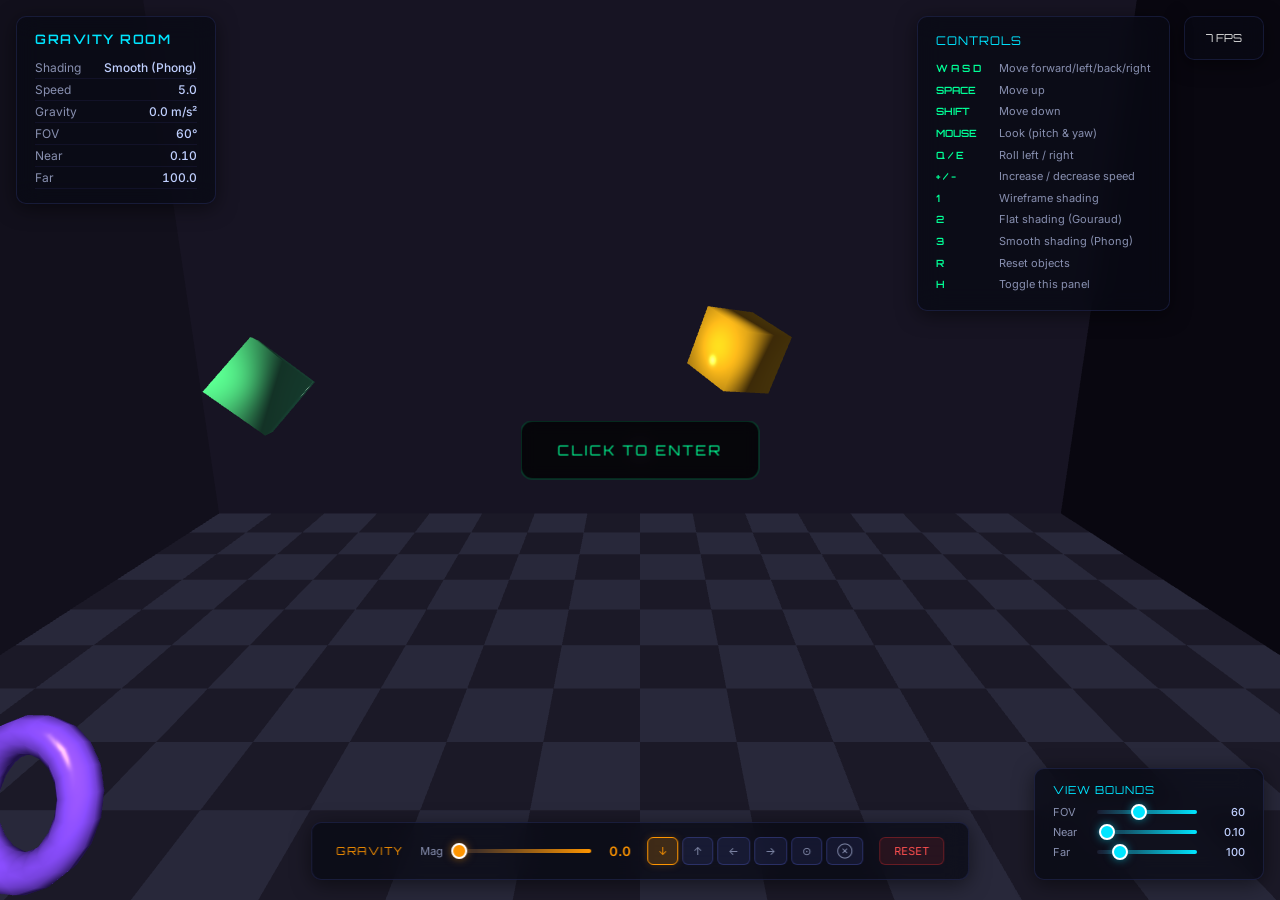
==== index.html @ a940131c "development of environment with gravity (currently incoherent)" ====
<!DOCTYPE html>
<html lang="en">
<head>
    <meta charset="utf-8">
    <meta name="viewport" content="width=device-width, initial-scale=1.0">
    <title>Gravity Distortion Room — CS 440 Virtual Worlds</title>
    <meta name="description" content="Interactive 3D gravity distortion room built with raw WebGL. Control gravity magnitude and direction to see objects float and fall in real-time.">
    <link rel="stylesheet" href="index.css">
</head>
<body>

<!-- ===== WebGL Canvas ===== -->
<canvas id="glcanvas"></canvas>

<!-- ===== Crosshair ===== -->
<div id="crosshair"></div>

<!-- ===== Click to Look Prompt ===== -->
<div id="click-prompt">CLICK TO ENTER</div>

<!-- ===== HUD: Status Info (top-left) ===== -->
<div id="hud-info" class="glass-panel">
    <div class="hud-title">GRAVITY ROOM</div>
    <div class="hud-row"><span class="hud-label">Shading</span><span class="hud-value" id="info-shading">Smooth (Phong)</span></div>
    <div class="hud-row"><span class="hud-label">Speed</span><span class="hud-value" id="info-speed">5.0</span></div>
    <div class="hud-row"><span class="hud-label">Gravity</span><span class="hud-value" id="info-gravity">0.0 m/s²</span></div>
    <div class="hud-row"><span class="hud-label">FOV</span><span class="hud-value" id="info-fov">60°</span></div>
    <div class="hud-row"><span class="hud-label">Near</span><span class="hud-value" id="info-near">0.10</span></div>
    <div class="hud-row"><span class="hud-label">Far</span><span class="hud-value" id="info-far">100.0</span></div>
</div>

<!-- ===== HUD: FPS (top-right) ===== -->
<div id="hud-fps" class="glass-panel">
    <span id="info-fps">0</span> FPS
</div>

<!-- ===== Help Panel ===== -->
<div id="help-panel" class="glass-panel">
    <div class="help-title">CONTROLS</div>
    <div class="help-row"><span class="help-key">W A S D</span><span class="help-desc">Move forward/left/back/right</span></div>
    <div class="help-row"><span class="help-key">SPACE</span><span class="help-desc">Move up</span></div>
    <div class="help-row"><span class="help-key">SHIFT</span><span class="help-desc">Move down</span></div>
    <div class="help-row"><span class="help-key">MOUSE</span><span class="help-desc">Look (pitch &amp; yaw)</span></div>
    <div class="help-row"><span class="help-key">Q / E</span><span class="help-desc">Roll left / right</span></div>
    <div class="help-row"><span class="help-key">+ / −</span><span class="help-desc">Increase / decrease speed</span></div>
    <div class="help-row"><span class="help-key">1</span><span class="help-desc">Wireframe shading</span></div>
    <div class="help-row"><span class="help-key">2</span><span class="help-desc">Flat shading (Gouraud)</span></div>
    <div class="help-row"><span class="help-key">3</span><span class="help-desc">Smooth shading (Phong)</span></div>
    <div class="help-row"><span class="help-key">R</span><span class="help-desc">Reset objects</span></div>
    <div class="help-row"><span class="help-key">H</span><span class="help-desc">Toggle this panel</span></div>
</div>

<!-- ===== Gravity Control Panel (bottom center) ===== -->
<div id="gravity-panel" class="glass-panel">
    <div class="panel-title">GRAVITY</div>
    <div class="gravity-slider-wrap">
        <label>Mag</label>
        <input type="range" id="gravity-slider" min="0" max="20" step="0.5" value="0">
        <span class="grav-val" id="gravity-value">0.0</span>
    </div>
    <div class="dir-buttons">
        <button class="dir-btn active" data-gravity-dir="0,-1,0" title="Down">↓</button>
        <button class="dir-btn" data-gravity-dir="0,1,0" title="Up">↑</button>
        <button class="dir-btn" data-gravity-dir="-1,0,0" title="Left">←</button>
        <button class="dir-btn" data-gravity-dir="1,0,0" title="Right">→</button>
        <button class="dir-btn" data-gravity-dir="0,0,-1" title="Forward">⊙</button>
        <button class="dir-btn" data-gravity-dir="0,0,1" title="Backward">⊗</button>
    </div>
    <button class="reset-btn" id="reset-btn">RESET</button>
</div>

<!-- ===== View Controls Panel (bottom right) ===== -->
<div id="view-panel" class="glass-panel">
    <div class="panel-title">VIEW BOUNDS</div>
    <div class="view-row">
        <span class="view-label">FOV</span>
        <input type="range" id="fov-slider" min="20" max="120" step="1" value="60">
        <span class="view-val" id="fov-val">60</span>
    </div>
    <div class="view-row">
        <span class="view-label">Near</span>
        <input type="range" id="near-slider" min="0.01" max="5" step="0.01" value="0.1">
        <span class="view-val" id="near-val">0.10</span>
    </div>
    <div class="view-row">
        <span class="view-label">Far</span>
        <input type="range" id="far-slider" min="10" max="500" step="5" value="100">
        <span class="view-val" id="far-val">100</span>
    </div>
</div>

<!-- ===== VERTEX SHADER ===== -->
<script id="vertex-shader" type="x-shader/x-vertex">
attribute vec3 aPosition;
attribute vec3 aNormal;
attribute vec3 aColor;

uniform mat4 uModelMatrix;
uniform mat4 uViewMatrix;
uniform mat4 uProjectionMatrix;
uniform mat3 uNormalMatrix;

varying vec3 vWorldPosition;
varying vec3 vWorldNormal;
varying vec3 vColor;

void main() {
    vec4 worldPos = uModelMatrix * vec4(aPosition, 1.0);
    vWorldPosition = worldPos.xyz;
    vWorldNormal = normalize(uNormalMatrix * aNormal);
    vColor = aColor;
    gl_Position = uProjectionMatrix * uViewMatrix * worldPos;
}
</script>

<!-- ===== FRAGMENT SHADER ===== -->
<script id="fragment-shader" type="x-shader/x-fragment">
precision mediump float;

varying vec3 vWorldPosition;
varying vec3 vWorldNormal;
varying vec3 vColor;

uniform vec3 uLightDirection;
uniform vec3 uLightColor;
uniform vec3 uAmbientColor;
uniform vec3 uCameraPosition;
uniform float uSpecularStrength;
uniform float uShininess;
uniform int uRenderMode;       // 0 = solid color (wireframe), 1 = lit
uniform vec3 uSolidColor;

void main() {
    if (uRenderMode == 0) {
        gl_FragColor = vec4(uSolidColor, 1.0);
        return;
    }

    vec3 N = normalize(vWorldNormal);
    vec3 L = normalize(uLightDirection);

    // Ambient
    vec3 ambient = uAmbientColor * vColor;

    // Diffuse (Lambert)
    float NdotL = max(dot(N, L), 0.0);
    vec3 diffuse = NdotL * uLightColor * vColor;

    // Specular (Phong reflection)
    vec3 V = normalize(uCameraPosition - vWorldPosition);
    vec3 R = reflect(-L, N);
    float spec = pow(max(dot(V, R), 0.0), uShininess);
    vec3 specular = uSpecularStrength * spec * uLightColor;

    // Add slight fill light from below for more depth
    vec3 fillDir = normalize(vec3(-0.2, -0.5, -0.3));
    float fillDiff = max(dot(N, fillDir), 0.0) * 0.15;
    vec3 fill = fillDiff * vec3(0.3, 0.4, 0.6) * vColor;

    vec3 result = ambient + diffuse + specular + fill;
    gl_FragColor = vec4(result, 1.0);
}
</script>

<!-- ===== JavaScript (raw WebGL, no frameworks) ===== -->
<script src="common.js"></script>
<script src="webgl-utils.js"></script>
<script src="initShaders.js"></script>
<script src="geometry.js"></script>
<script src="camera.js"></script>
<script src="physics.js"></script>
<script src="renderer.js"></script>
<script src="app.js"></script>

</body>
</html>
---- index.css ----
/* ============================================================
   INDEX.CSS — Gravity Distortion Room | Dark Futuristic Theme
   ============================================================ */
@import url('https://fonts.googleapis.com/css2?family=Inter:wght@300;400;500;600;700&family=Orbitron:wght@400;600;700&display=swap');

* { margin: 0; padding: 0; box-sizing: border-box; }

body {
    overflow: hidden;
    background: #000;
    font-family: 'Inter', sans-serif;
    color: #e0e0e0;
}

canvas#glcanvas {
    display: block;
    width: 100vw;
    height: 100vh;
    cursor: crosshair;
}

/* ---- Click-to-look prompt ---- */
#click-prompt {
    position: fixed;
    top: 50%; left: 50%;
    transform: translate(-50%, -50%);
    background: rgba(0, 0, 0, 0.7);
    backdrop-filter: blur(8px);
    border: 1px solid rgba(0, 255, 150, 0.3);
    border-radius: 12px;
    padding: 20px 36px;
    text-align: center;
    font-family: 'Orbitron', sans-serif;
    font-size: 14px;
    color: #00ff96;
    letter-spacing: 2px;
    pointer-events: none;
    animation: pulse 2s ease-in-out infinite;
    z-index: 100;
    transition: opacity 0.4s ease, visibility 0.4s ease;
    opacity: 1;
    visibility: visible;
}
#click-prompt.hidden {
    opacity: 0;
    visibility: hidden;
    pointer-events: none;
    animation: none;
}

@keyframes pulse {
    0%, 100% { opacity: 0.7; transform: translate(-50%, -50%) scale(1); }
    50% { opacity: 1; transform: translate(-50%, -50%) scale(1.03); }
}

/* ---- Glassmorphism Panel Base ---- */
.glass-panel {
    background: rgba(8, 10, 20, 0.75);
    backdrop-filter: blur(12px);
    -webkit-backdrop-filter: blur(12px);
    border: 1px solid rgba(100, 120, 255, 0.15);
    border-radius: 10px;
    padding: 14px 18px;
    box-shadow: 0 4px 20px rgba(0, 0, 0, 0.5);
}

/* ---- HUD: Top-Left Info ---- */
#hud-info {
    position: fixed;
    top: 16px; left: 16px;
    min-width: 200px;
    z-index: 10;
    font-size: 12px;
}
#hud-info .hud-title {
    font-family: 'Orbitron', sans-serif;
    font-size: 13px;
    font-weight: 600;
    color: #00e5ff;
    margin-bottom: 10px;
    letter-spacing: 1.5px;
}
#hud-info .hud-row {
    display: flex;
    justify-content: space-between;
    padding: 3px 0;
    border-bottom: 1px solid rgba(100, 120, 255, 0.08);
}
#hud-info .hud-label { color: #8890b0; }
#hud-info .hud-value { color: #c0d0ff; font-weight: 500; font-variant-numeric: tabular-nums; }

/* ---- HUD: Top-Right FPS ---- */
#hud-fps {
    position: fixed;
    top: 16px; right: 16px;
    z-index: 10;
    font-family: 'Orbitron', sans-serif;
    font-size: 11px;
    min-width: 80px;
    text-align: center;
}

/* ---- Gravity Control Panel ---- */
#gravity-panel {
    position: fixed;
    bottom: 20px;
    left: 50%;
    transform: translateX(-50%);
    z-index: 10;
    display: flex;
    align-items: center;
    gap: 16px;
    padding: 14px 24px;
}
#gravity-panel .panel-title {
    font-family: 'Orbitron', sans-serif;
    font-size: 11px;
    color: #ff9500;
    letter-spacing: 1.5px;
    white-space: nowrap;
}

/* Gravity slider */
.gravity-slider-wrap {
    display: flex;
    align-items: center;
    gap: 8px;
}
.gravity-slider-wrap label {
    font-size: 11px;
    color: #8890b0;
    white-space: nowrap;
}
.gravity-slider-wrap .grav-val {
    font-size: 13px;
    color: #ff9500;
    font-weight: 600;
    min-width: 32px;
    text-align: right;
}

input[type="range"] {
    -webkit-appearance: none;
    appearance: none;
    width: 140px;
    height: 4px;
    border-radius: 2px;
    background: linear-gradient(90deg, #1a1c30, #ff9500);
    outline: none;
}
input[type="range"]::-webkit-slider-thumb {
    -webkit-appearance: none;
    width: 16px; height: 16px;
    border-radius: 50%;
    background: #ff9500;
    border: 2px solid #fff;
    cursor: pointer;
    box-shadow: 0 0 8px rgba(255, 149, 0, 0.5);
}

/* Direction buttons */
.dir-buttons {
    display: flex;
    gap: 4px;
}
.dir-btn {
    background: rgba(100, 120, 255, 0.1);
    border: 1px solid rgba(100, 120, 255, 0.25);
    color: #8890b0;
    font-family: 'Inter', sans-serif;
    font-size: 11px;
    padding: 6px 10px;
    border-radius: 6px;
    cursor: pointer;
    transition: all 0.2s;
}
.dir-btn:hover {
    background: rgba(100, 120, 255, 0.25);
    color: #c0d0ff;
    border-color: rgba(100, 120, 255, 0.5);
}
.dir-btn.active {
    background: rgba(255, 149, 0, 0.2);
    border-color: #ff9500;
    color: #ff9500;
    box-shadow: 0 0 8px rgba(255, 149, 0, 0.2);
}

/* Reset button */
.reset-btn {
    background: rgba(255, 50, 50, 0.1);
    border: 1px solid rgba(255, 50, 50, 0.3);
    color: #ff5050;
    font-family: 'Inter', sans-serif;
    font-size: 11px;
    padding: 6px 14px;
    border-radius: 6px;
    cursor: pointer;
    transition: all 0.2s;
}
.reset-btn:hover {
    background: rgba(255, 50, 50, 0.25);
    border-color: #ff5050;
    box-shadow: 0 0 8px rgba(255, 50, 50, 0.3);
}

/* ---- Help Panel ---- */
#help-panel {
    position: fixed;
    top: 16px; right: 110px;
    z-index: 10;
    max-width: 280px;
    font-size: 11px;
    line-height: 1.6;
}
#help-panel .help-title {
    font-family: 'Orbitron', sans-serif;
    font-size: 12px;
    color: #00e5ff;
    margin-bottom: 8px;
    letter-spacing: 1px;
}
#help-panel .help-row {
    display: flex;
    gap: 8px;
    padding: 2px 0;
}
#help-panel .help-key {
    min-width: 55px;
    color: #00ff96;
    font-weight: 600;
    font-family: 'Orbitron', sans-serif;
    font-size: 10px;
}
#help-panel .help-desc { color: #8890b0; }

/* ---- View Controls Panel ---- */
#view-panel {
    position: fixed;
    bottom: 20px; right: 16px;
    z-index: 10;
    font-size: 11px;
}
#view-panel .panel-title {
    font-family: 'Orbitron', sans-serif;
    font-size: 11px;
    color: #00e5ff;
    letter-spacing: 1px;
    margin-bottom: 8px;
}
#view-panel .view-row {
    display: flex;
    align-items: center;
    gap: 8px;
    margin-bottom: 6px;
}
#view-panel .view-label {
    min-width: 36px;
    color: #8890b0;
}
#view-panel .view-val {
    min-width: 40px;
    text-align: right;
    color: #c0d0ff;
    font-weight: 500;
}
#view-panel input[type="range"] {
    width: 100px;
    background: linear-gradient(90deg, #1a1c30, #00e5ff);
}
#view-panel input[type="range"]::-webkit-slider-thumb {
    background: #00e5ff;
    box-shadow: 0 0 8px rgba(0, 229, 255, 0.5);
}

/* ---- Crosshair ---- */
#crosshair {
    position: fixed;
    top: 50%; left: 50%;
    transform: translate(-50%, -50%);
    width: 20px; height: 20px;
    pointer-events: none;
    z-index: 50;
}
#crosshair::before, #crosshair::after {
    content: '';
    position: absolute;
    background: rgba(255, 255, 255, 0.35);
}
#crosshair::before {
    width: 2px; height: 20px;
    top: 0; left: 50%;
    transform: translateX(-50%);
}
#crosshair::after {
    width: 20px; height: 2px;
    left: 0; top: 50%;
    transform: translateY(-50%);
}
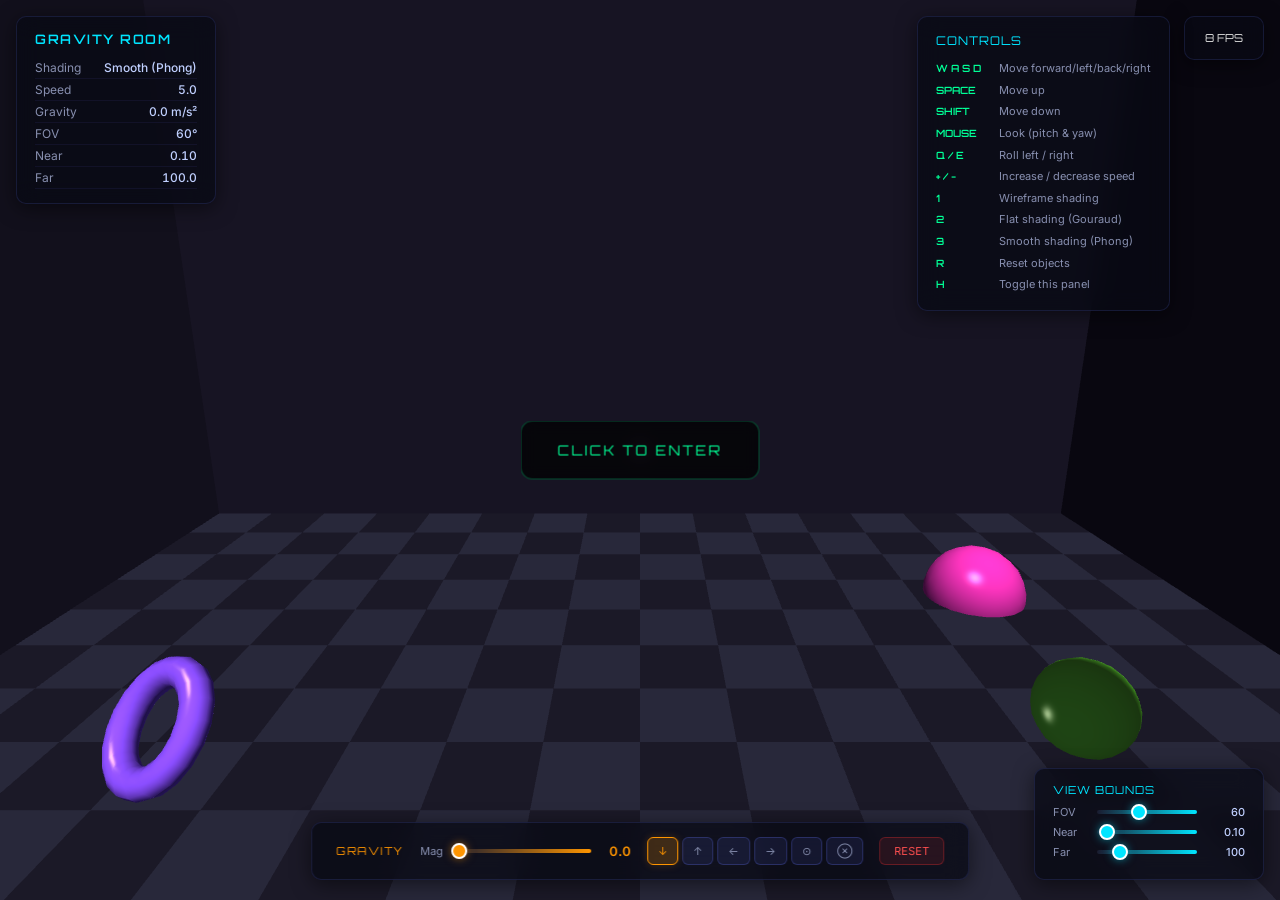
==== commit d350cea5: "Remove unused models and tidy app.js Delete large unused .ply and mesh assets to reduce repository s" ====
--- a/index.html
+++ b/index.html
@@ -9,16 +9,16 @@
 </head>
 <body>
 
-<!-- ===== WebGL Canvas ===== -->
+<!--  WebGL Canvas  -->
 <canvas id="glcanvas"></canvas>
 
-<!-- ===== Crosshair ===== -->
+<!-- Crosshair -->
 <div id="crosshair"></div>
 
-<!-- ===== Click to Look Prompt ===== -->
+<!-- Click to Look Prompt -->
 <div id="click-prompt">CLICK TO ENTER</div>
 
-<!-- ===== HUD: Status Info (top-left) ===== -->
+<!-- Status Info (top-left) -->
 <div id="hud-info" class="glass-panel">
     <div class="hud-title">GRAVITY ROOM</div>
     <div class="hud-row"><span class="hud-label">Shading</span><span class="hud-value" id="info-shading">Smooth (Phong)</span></div>
@@ -29,12 +29,12 @@
     <div class="hud-row"><span class="hud-label">Far</span><span class="hud-value" id="info-far">100.0</span></div>
 </div>
 
-<!-- ===== HUD: FPS (top-right) ===== -->
+<!-- FPS (top-right) -->
 <div id="hud-fps" class="glass-panel">
     <span id="info-fps">0</span> FPS
 </div>
 
-<!-- ===== Help Panel ===== -->
+<!-- Help Panel -->
 <div id="help-panel" class="glass-panel">
     <div class="help-title">CONTROLS</div>
     <div class="help-row"><span class="help-key">W A S D</span><span class="help-desc">Move forward/left/back/right</span></div>
@@ -50,7 +50,7 @@
     <div class="help-row"><span class="help-key">H</span><span class="help-desc">Toggle this panel</span></div>
 </div>
 
-<!-- ===== Gravity Control Panel (bottom center) ===== -->
+<!-- Gravity Control Panel(bottom center) -->
 <div id="gravity-panel" class="glass-panel">
     <div class="panel-title">GRAVITY</div>
     <div class="gravity-slider-wrap">
@@ -69,7 +69,7 @@
     <button class="reset-btn" id="reset-btn">RESET</button>
 </div>
 
-<!-- ===== View Controls Panel (bottom right) ===== -->
+<!-- View Controls Panel (bottom right) -->
 <div id="view-panel" class="glass-panel">
     <div class="panel-title">VIEW BOUNDS</div>
     <div class="view-row">
@@ -89,7 +89,7 @@
     </div>
 </div>
 
-<!-- ===== VERTEX SHADER ===== -->
+<!-- VERTEX SHADER -->
 <script id="vertex-shader" type="x-shader/x-vertex">
 attribute vec3 aPosition;
 attribute vec3 aNormal;
@@ -113,7 +113,7 @@
 }
 </script>
 
-<!-- ===== FRAGMENT SHADER ===== -->
+<!-- FRAGMENT SHADER -->
 <script id="fragment-shader" type="x-shader/x-fragment">
 precision mediump float;
 
@@ -162,7 +162,6 @@
 }
 </script>
 
-<!-- ===== JavaScript (raw WebGL, no frameworks) ===== -->
 <script src="common.js"></script>
 <script src="webgl-utils.js"></script>
 <script src="initShaders.js"></script>
--- a/index.css
+++ b/index.css
@@ -1,6 +1,3 @@
-/* ============================================================
-   INDEX.CSS — Gravity Distortion Room | Dark Futuristic Theme
-   ============================================================ */
 @import url('https://fonts.googleapis.com/css2?family=Inter:wght@300;400;500;600;700&family=Orbitron:wght@400;600;700&display=swap');
 
 * { margin: 0; padding: 0; box-sizing: border-box; }
@@ -19,7 +16,7 @@
     cursor: crosshair;
 }
 
-/* ---- Click-to-look prompt ---- */
+/*Click-to-look prompt*/
 #click-prompt {
     position: fixed;
     top: 50%; left: 50%;
@@ -53,7 +50,7 @@
     50% { opacity: 1; transform: translate(-50%, -50%) scale(1.03); }
 }
 
-/* ---- Glassmorphism Panel Base ---- */
+/*Glassmorphism Panel Base*/
 .glass-panel {
     background: rgba(8, 10, 20, 0.75);
     backdrop-filter: blur(12px);
@@ -64,7 +61,7 @@
     box-shadow: 0 4px 20px rgba(0, 0, 0, 0.5);
 }
 
-/* ---- HUD: Top-Left Info ---- */
+/*Top-Left Info */
 #hud-info {
     position: fixed;
     top: 16px; left: 16px;
@@ -89,7 +86,7 @@
 #hud-info .hud-label { color: #8890b0; }
 #hud-info .hud-value { color: #c0d0ff; font-weight: 500; font-variant-numeric: tabular-nums; }
 
-/* ---- HUD: Top-Right FPS ---- */
+/*Top-Right FPS*/
 #hud-fps {
     position: fixed;
     top: 16px; right: 16px;
@@ -100,7 +97,7 @@
     text-align: center;
 }
 
-/* ---- Gravity Control Panel ---- */
+/*Gravity Control Panel*/
 #gravity-panel {
     position: fixed;
     bottom: 20px;
@@ -204,7 +201,7 @@
     box-shadow: 0 0 8px rgba(255, 50, 50, 0.3);
 }
 
-/* ---- Help Panel ---- */
+/*Help Panel*/
 #help-panel {
     position: fixed;
     top: 16px; right: 110px;
@@ -234,7 +231,7 @@
 }
 #help-panel .help-desc { color: #8890b0; }
 
-/* ---- View Controls Panel ---- */
+/*View Controls Panel*/
 #view-panel {
     position: fixed;
     bottom: 20px; right: 16px;
@@ -273,7 +270,7 @@
     box-shadow: 0 0 8px rgba(0, 229, 255, 0.5);
 }
 
-/* ---- Crosshair ---- */
+/*Crosshair*/
 #crosshair {
     position: fixed;
     top: 50%; left: 50%;
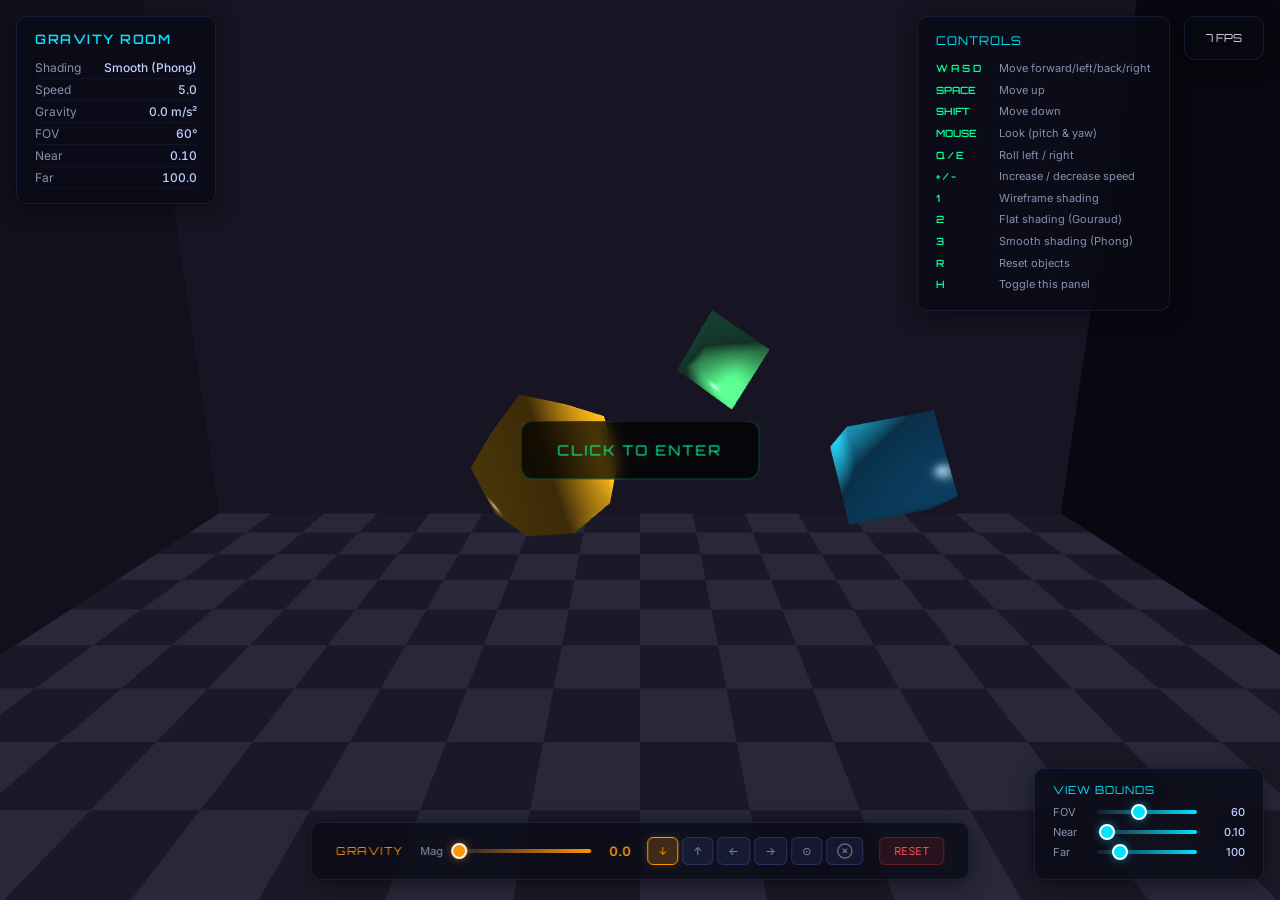
==== commit 51b0f138: "Replace procedural geometry with PLY loader Switch from built-in procedural meshes to loading extern" ====
--- a/index.html
+++ b/index.html
@@ -165,7 +165,8 @@
 <script src="common.js"></script>
 <script src="webgl-utils.js"></script>
 <script src="initShaders.js"></script>
-<script src="geometry.js"></script>
+<script src="room-geometry.js"></script>
+<script src="ply-loader.js"></script>
 <script src="camera.js"></script>
 <script src="physics.js"></script>
 <script src="renderer.js"></script>
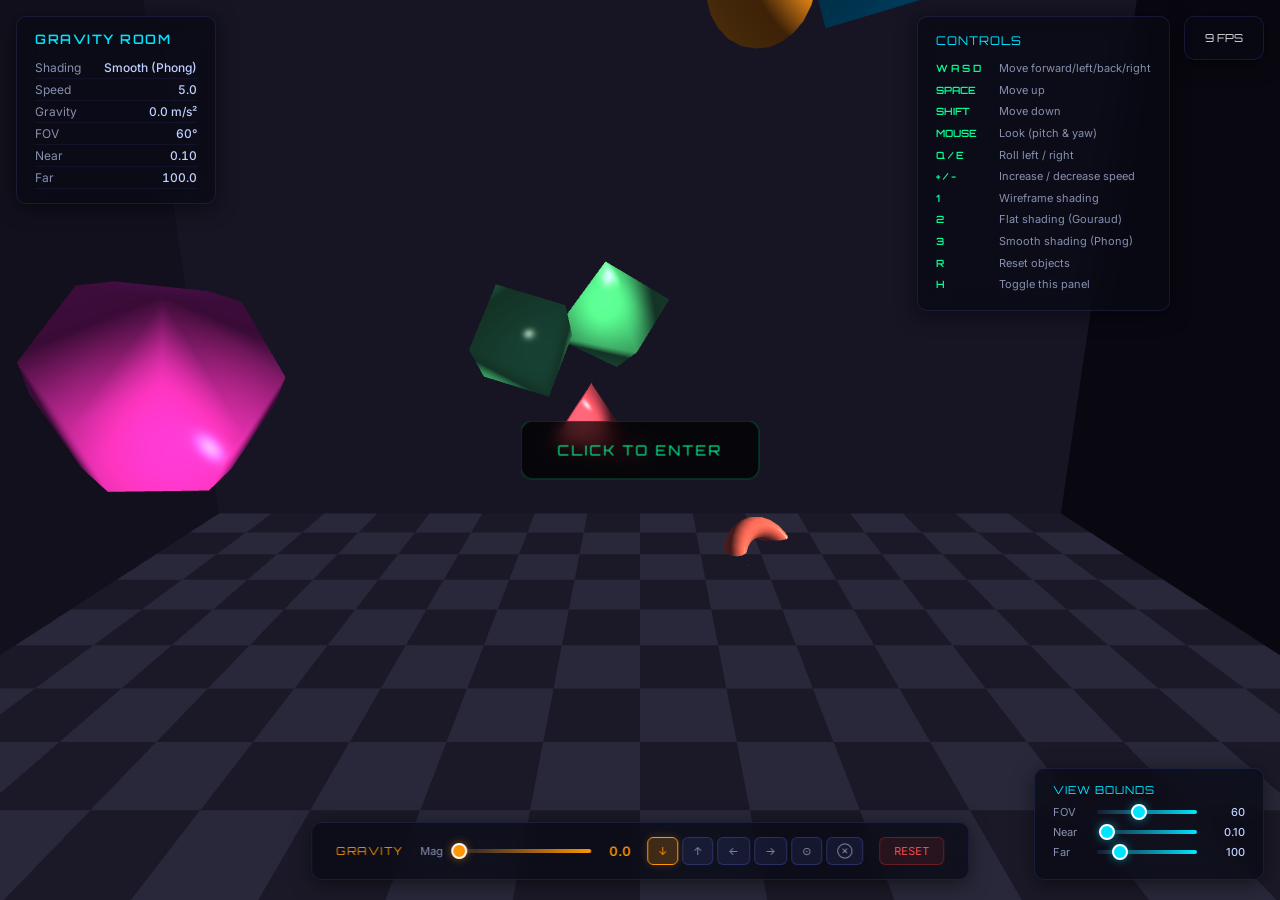
==== commit 5e74834f: "Add procedural geometry and integrate it Add a new geometry.js module providing procedural mesh gene" ====
--- a/index.html
+++ b/index.html
@@ -165,7 +165,7 @@
 <script src="common.js"></script>
 <script src="webgl-utils.js"></script>
 <script src="initShaders.js"></script>
-<script src="room-geometry.js"></script>
+<script src="geometry.js"></script>
 <script src="ply-loader.js"></script>
 <script src="camera.js"></script>
 <script src="physics.js"></script>
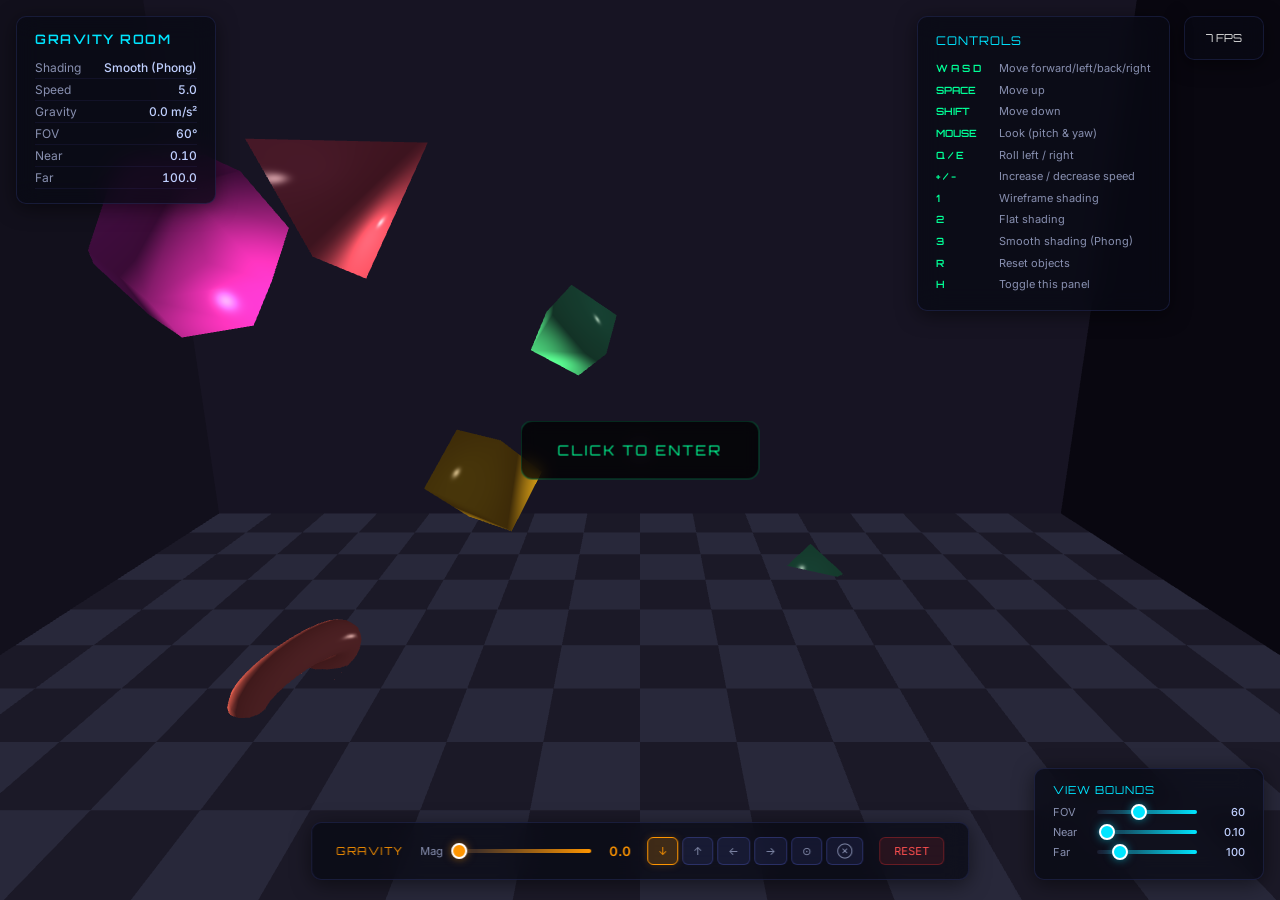
==== commit c5f10344: "addded flat shading & tested new collsion handling" ====
--- a/index.html
+++ b/index.html
@@ -44,7 +44,7 @@
     <div class="help-row"><span class="help-key">Q / E</span><span class="help-desc">Roll left / right</span></div>
     <div class="help-row"><span class="help-key">+ / −</span><span class="help-desc">Increase / decrease speed</span></div>
     <div class="help-row"><span class="help-key">1</span><span class="help-desc">Wireframe shading</span></div>
-    <div class="help-row"><span class="help-key">2</span><span class="help-desc">Flat shading (Gouraud)</span></div>
+    <div class="help-row"><span class="help-key">2</span><span class="help-desc">Flat shading</span></div>
     <div class="help-row"><span class="help-key">3</span><span class="help-desc">Smooth shading (Phong)</span></div>
     <div class="help-row"><span class="help-key">R</span><span class="help-desc">Reset objects</span></div>
     <div class="help-row"><span class="help-key">H</span><span class="help-desc">Toggle this panel</span></div>
@@ -127,7 +127,7 @@
 uniform vec3 uCameraPosition;
 uniform float uSpecularStrength;
 uniform float uShininess;
-uniform int uRenderMode;       // 0 = solid color (wireframe), 1 = lit
+uniform int uRenderMode;       // 0 = wireframe, 1 = flat, 2 = smooth (phong)
 uniform vec3 uSolidColor;
 
 void main() {
@@ -146,7 +146,12 @@
     float NdotL = max(dot(N, L), 0.0);
     vec3 diffuse = NdotL * uLightColor * vColor;
 
-    // Specular (Phong reflection)
+    if (uRenderMode == 1) { // True simplistic flat shading
+        gl_FragColor = vec4(ambient + diffuse, 1.0);
+        return;
+    }
+
+    // Specular (Phong reflection) for uRenderMode == 2
     vec3 V = normalize(uCameraPosition - vWorldPosition);
     vec3 R = reflect(-L, N);
     float spec = pow(max(dot(V, R), 0.0), uShininess);
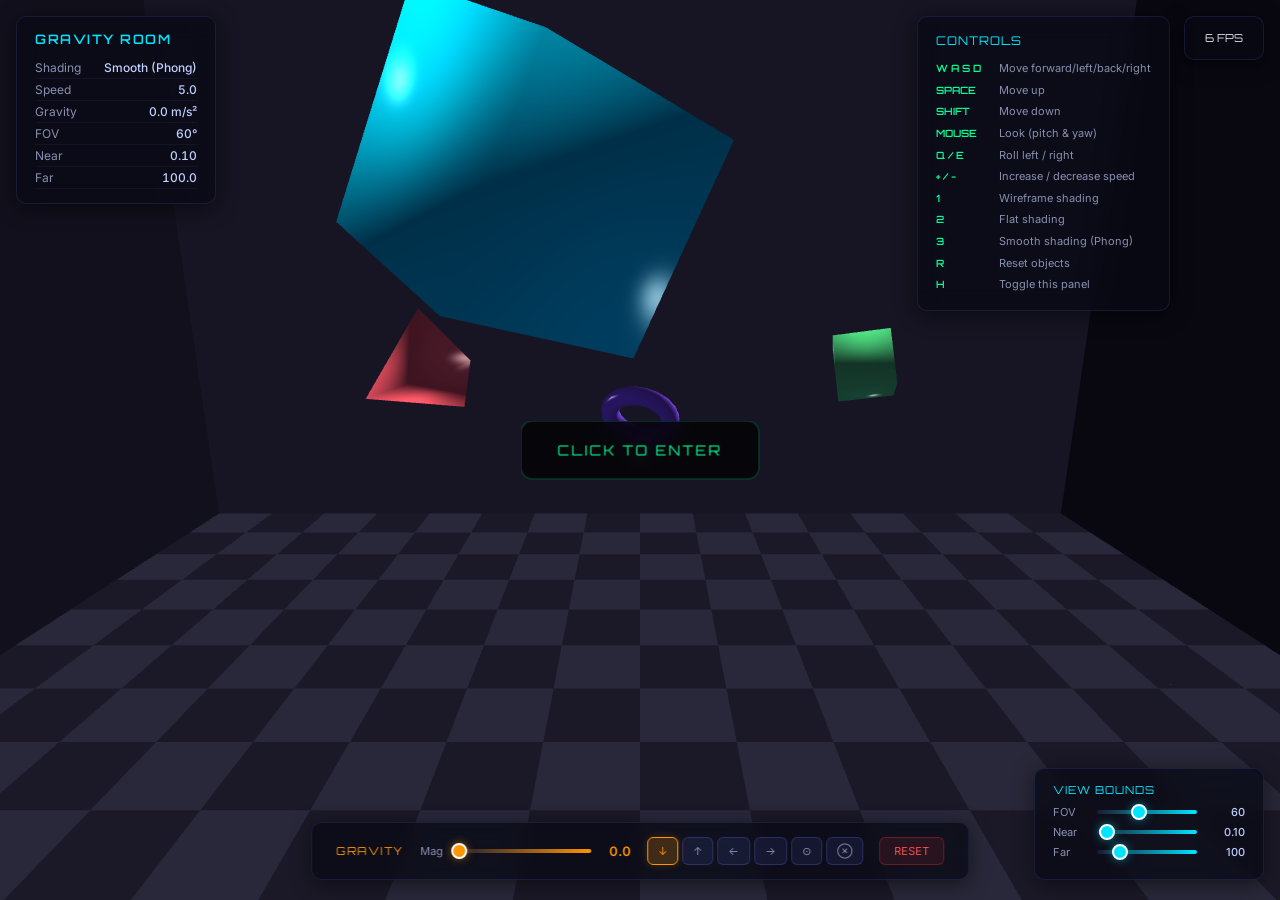
==== commit 61aa1dc5: "Add documentation, cleanup & minor physics tweaks Add clarifying comments and small cleanups across " ====
--- a/index.html
+++ b/index.html
@@ -9,16 +9,16 @@
 </head>
 <body>
 
-<!--  WebGL Canvas  -->
+<!-- WebGL canvas: the entire 3D scene is rendered here. -->
 <canvas id="glcanvas"></canvas>
 
-<!-- Crosshair -->
+<!-- Center crosshair for first-person aiming. -->
 <div id="crosshair"></div>
 
-<!-- Click to Look Prompt -->
+<!-- Pointer-lock prompt shown before the mouse becomes camera input. -->
 <div id="click-prompt">CLICK TO ENTER</div>
 
-<!-- Status Info (top-left) -->
+<!-- HUD: live renderer, camera, and physics state. -->
 <div id="hud-info" class="glass-panel">
     <div class="hud-title">GRAVITY ROOM</div>
     <div class="hud-row"><span class="hud-label">Shading</span><span class="hud-value" id="info-shading">Smooth (Phong)</span></div>
@@ -29,12 +29,12 @@
     <div class="hud-row"><span class="hud-label">Far</span><span class="hud-value" id="info-far">100.0</span></div>
 </div>
 
-<!-- FPS (top-right) -->
+<!-- FPS readout so performance changes are visible immediately. -->
 <div id="hud-fps" class="glass-panel">
     <span id="info-fps">0</span> FPS
 </div>
 
-<!-- Help Panel -->
+<!-- Help panel: maps keys to the camera and renderer actions in app.js. -->
 <div id="help-panel" class="glass-panel">
     <div class="help-title">CONTROLS</div>
     <div class="help-row"><span class="help-key">W A S D</span><span class="help-desc">Move forward/left/back/right</span></div>
@@ -50,7 +50,7 @@
     <div class="help-row"><span class="help-key">H</span><span class="help-desc">Toggle this panel</span></div>
 </div>
 
-<!-- Gravity Control Panel(bottom center) -->
+<!-- Gravity controls feed directly into the physics module. -->
 <div id="gravity-panel" class="glass-panel">
     <div class="panel-title">GRAVITY</div>
     <div class="gravity-slider-wrap">
@@ -69,7 +69,7 @@
     <button class="reset-btn" id="reset-btn">RESET</button>
 </div>
 
-<!-- View Controls Panel (bottom right) -->
+<!-- View controls change the camera projection and clipping planes. -->
 <div id="view-panel" class="glass-panel">
     <div class="panel-title">VIEW BOUNDS</div>
     <div class="view-row">
@@ -89,7 +89,7 @@
     </div>
 </div>
 
-<!-- VERTEX SHADER -->
+<!-- Vertex shader: transforms object-space positions into clip space and forwards normals/colors. -->
 <script id="vertex-shader" type="x-shader/x-vertex">
 attribute vec3 aPosition;
 attribute vec3 aNormal;
@@ -113,7 +113,7 @@
 }
 </script>
 
-<!-- FRAGMENT SHADER -->
+<!-- Fragment shader: handles wireframe, flat, and smooth Phong lighting. -->
 <script id="fragment-shader" type="x-shader/x-fragment">
 precision mediump float;
 
@@ -131,6 +131,7 @@
 uniform vec3 uSolidColor;
 
 void main() {
+    // Wireframe mode bypasses all lighting and draws a solid line color.
     if (uRenderMode == 0) {
         gl_FragColor = vec4(uSolidColor, 1.0);
         return;
@@ -139,25 +140,26 @@
     vec3 N = normalize(vWorldNormal);
     vec3 L = normalize(uLightDirection);
 
-    // Ambient
+    // Ambient term gives every surface a baseline visibility.
     vec3 ambient = uAmbientColor * vColor;
 
-    // Diffuse (Lambert)
+    // Diffuse term uses a Lambert-style light response.
     float NdotL = max(dot(N, L), 0.0);
     vec3 diffuse = NdotL * uLightColor * vColor;
 
-    if (uRenderMode == 1) { // True simplistic flat shading
+    // Flat mode stops after ambient + diffuse to keep surfaces faceted.
+    if (uRenderMode == 1) {
         gl_FragColor = vec4(ambient + diffuse, 1.0);
         return;
     }
 
-    // Specular (Phong reflection) for uRenderMode == 2
+    // Smooth mode adds Phong specular highlights and a subtle fill light.
     vec3 V = normalize(uCameraPosition - vWorldPosition);
     vec3 R = reflect(-L, N);
     float spec = pow(max(dot(V, R), 0.0), uShininess);
     vec3 specular = uSpecularStrength * spec * uLightColor;
 
-    // Add slight fill light from below for more depth
+    // Add a subtle fill light from below for extra depth.
     vec3 fillDir = normalize(vec3(-0.2, -0.5, -0.3));
     float fillDiff = max(dot(N, fillDir), 0.0) * 0.15;
     vec3 fill = fillDiff * vec3(0.3, 0.4, 0.6) * vColor;
@@ -167,6 +169,7 @@
 }
 </script>
 
+<!-- Script order matters: shared math first, then utilities, then domain modules, then the app bootstrap. -->
 <script src="common.js"></script>
 <script src="webgl-utils.js"></script>
 <script src="initShaders.js"></script>
--- a/index.css
+++ b/index.css
@@ -1,8 +1,11 @@
+/* Global UI styling for the WebGL scene and on-screen HUD panels. */
 @import url('https://fonts.googleapis.com/css2?family=Inter:wght@300;400;500;600;700&family=Orbitron:wght@400;600;700&display=swap');
 
+/* Reset default spacing so the canvas and HUD can fill the viewport cleanly. */
 * { margin: 0; padding: 0; box-sizing: border-box; }
 
 body {
+    /* The scene fills the screen and the browser UI stays hidden. */
     overflow: hidden;
     background: #000;
     font-family: 'Inter', sans-serif;
@@ -10,13 +13,14 @@
 }
 
 canvas#glcanvas {
+    /* The canvas is the full-screen rendering surface. */
     display: block;
     width: 100vw;
     height: 100vh;
     cursor: crosshair;
 }
 
-/*Click-to-look prompt*/
+/* Pointer-lock prompt shown before the camera becomes mouse-driven. */
 #click-prompt {
     position: fixed;
     top: 50%; left: 50%;
@@ -50,7 +54,7 @@
     50% { opacity: 1; transform: translate(-50%, -50%) scale(1.03); }
 }
 
-/*Glassmorphism Panel Base*/
+/* Shared glass panel treatment used by all HUD containers. */
 .glass-panel {
     background: rgba(8, 10, 20, 0.75);
     backdrop-filter: blur(12px);
@@ -61,7 +65,7 @@
     box-shadow: 0 4px 20px rgba(0, 0, 0, 0.5);
 }
 
-/*Top-Left Info */
+/* Top-left info panel: current simulation and camera state. */
 #hud-info {
     position: fixed;
     top: 16px; left: 16px;
@@ -86,7 +90,7 @@
 #hud-info .hud-label { color: #8890b0; }
 #hud-info .hud-value { color: #c0d0ff; font-weight: 500; font-variant-numeric: tabular-nums; }
 
-/*Top-Right FPS*/
+/* Top-right FPS panel. */
 #hud-fps {
     position: fixed;
     top: 16px; right: 16px;
@@ -97,7 +101,7 @@
     text-align: center;
 }
 
-/*Gravity Control Panel*/
+/* Gravity control panel anchored at the bottom center. */
 #gravity-panel {
     position: fixed;
     bottom: 20px;
@@ -117,7 +121,7 @@
     white-space: nowrap;
 }
 
-/* Gravity slider */
+/* Gravity magnitude slider. */
 .gravity-slider-wrap {
     display: flex;
     align-items: center;
@@ -155,7 +159,7 @@
     box-shadow: 0 0 8px rgba(255, 149, 0, 0.5);
 }
 
-/* Direction buttons */
+/* Direction buttons for the six gravity axes. */
 .dir-buttons {
     display: flex;
     gap: 4px;
@@ -183,7 +187,7 @@
     box-shadow: 0 0 8px rgba(255, 149, 0, 0.2);
 }
 
-/* Reset button */
+/* Reset button for restoring the simulation. */
 .reset-btn {
     background: rgba(255, 50, 50, 0.1);
     border: 1px solid rgba(255, 50, 50, 0.3);
@@ -201,7 +205,7 @@
     box-shadow: 0 0 8px rgba(255, 50, 50, 0.3);
 }
 
-/*Help Panel*/
+/* Help panel listing the keyboard and mouse controls. */
 #help-panel {
     position: fixed;
     top: 16px; right: 110px;
@@ -231,7 +235,7 @@
 }
 #help-panel .help-desc { color: #8890b0; }
 
-/*View Controls Panel*/
+/* View controls panel anchored at the bottom right. */
 #view-panel {
     position: fixed;
     bottom: 20px; right: 16px;
